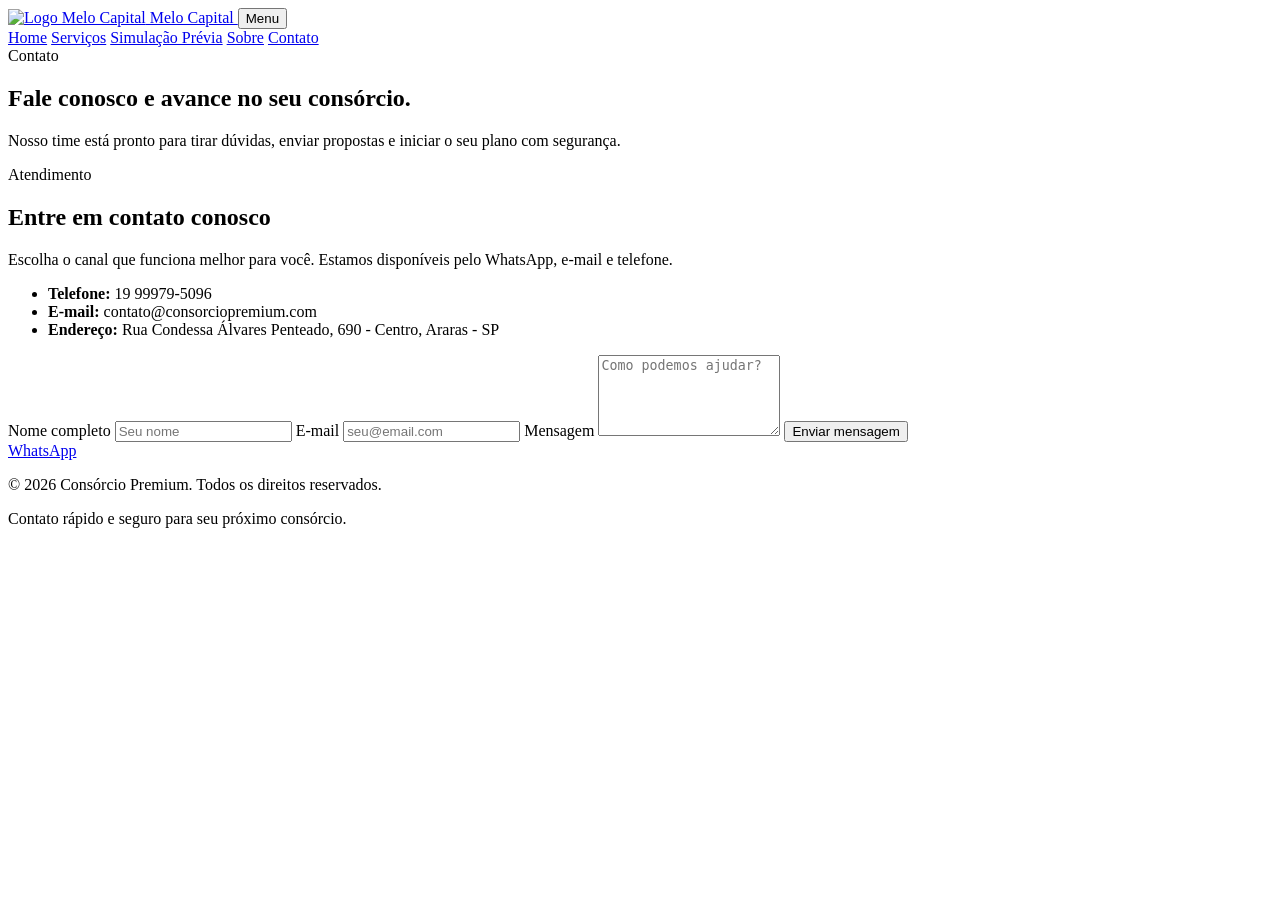
==== contato.html @ 9eaf6bf5 "Primeiro commit" ====
﻿<!DOCTYPE html>
<html lang="pt-BR">
  <head>
    <meta charset="UTF-8" />
    <meta name="viewport" content="width=device-width, initial-scale=1.0" />
    <title>Consórcio Premium | Contato</title>
    <link rel="stylesheet" href="estilo.css" />
    <script src="script.js" defer></script>
  </head>
  <body>
    <header class="site-header">
      <div class="container header-inner">
        <a href="index.html" class="brand">
          <img src="logo.png" alt="Logo Melo Capital" class="brand-logo" />
          Melo Capital
        </a>
        <button class="menu-toggle" aria-expanded="false" aria-label="Abrir menu">Menu</button>
        <nav class="main-nav" aria-label="Menu principal">
          <a href="index.html">Home</a>
          <a href="servicos.html">Serviços</a>
          <a href="simulador.html">Simulação Prévia</a>
          <a href="sobre.html">Sobre</a>
          <a href="contato.html">Contato</a>
        </nav>
      </div>
    </header>

    <main>
      <section class="hero hero-page">
        <div class="container">
          <div class="page-heading">
            <span class="eyebrow">Contato</span>
            <h1>Fale conosco e avance no seu consórcio.</h1>
            <p>
              Nosso time está pronto para tirar dúvidas, enviar propostas e iniciar
              o seu plano com segurança.
            </p>
          </div>
        </div>
      </section>

      <section class="section section-contact">
        <div class="container contact-grid">
          <div class="contact-info">
            <span class="eyebrow">Atendimento</span>
            <h2>Entre em contato conosco</h2>
            <p>
              Escolha o canal que funciona melhor para você. Estamos disponíveis
              pelo WhatsApp, e-mail e telefone.
            </p>
            <ul class="contact-list">
              <li><strong>Telefone:</strong> 19 99979-5096</li>
              <li><strong>E-mail:</strong> contato@consorciopremium.com</li>
              <li><strong>Endereço:</strong>  Rua Condessa Álvares Penteado, 690 - Centro, Araras - SP</li>
            </ul>
          </div>
          <form class="contact-form">
            <label>
              Nome completo
              <input type="text" placeholder="Seu nome" />
            </label>
            <label>
              E-mail
              <input type="email" placeholder="seu@email.com" />
            </label>
            <label>
              Mensagem
              <textarea rows="5" placeholder="Como podemos ajudar?"></textarea>
            </label>
            <button type="button" class="btn btn-primary">Enviar mensagem</button>
          </form>
        </div>
      </section>
    </main>

    <a class="whatsapp-float" href="https://wa.me/5519999795096" target="_blank" rel="noopener noreferrer">
      WhatsApp
    </a>

    <footer class="site-footer">
      <div class="container footer-inner">
        <p>© 2026 Consórcio Premium. Todos os direitos reservados.</p>
        <span>Contato rápido e seguro para seu próximo consórcio.</span>
      </div>
    </footer>
  </body>
</html>
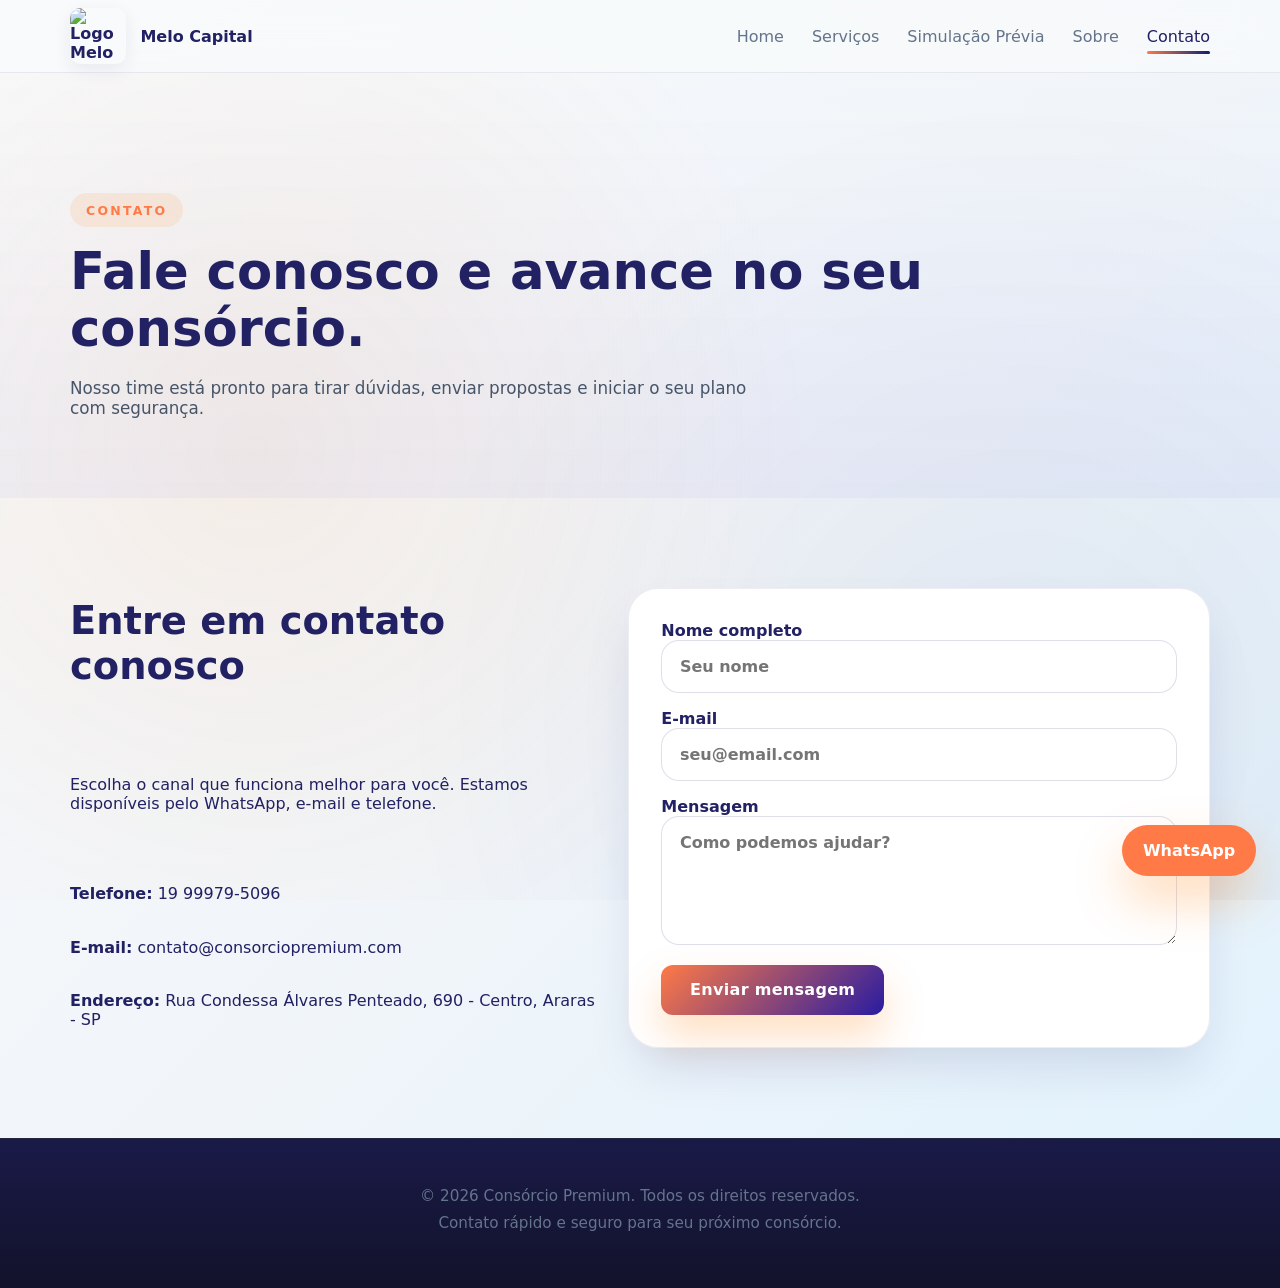
==== commit c65e02fa: "Salvando alterações" ====
--- a/contato.html
+++ b/contato.html
@@ -3,7 +3,7 @@
   <head>
     <meta charset="UTF-8" />
     <meta name="viewport" content="width=device-width, initial-scale=1.0" />
-    <title>Consórcio Premium | Contato</title>
+    <title> Melo Capital | Contato</title>
     <link rel="stylesheet" href="estilo.css" />
     <script src="script.js" defer></script>
   </head>
@@ -42,12 +42,12 @@
       <section class="section section-contact">
         <div class="container contact-grid">
           <div class="contact-info">
-            <span class="eyebrow">Atendimento</span>
+            
             <h2>Entre em contato conosco</h2>
-            <p>
+            
               Escolha o canal que funciona melhor para você. Estamos disponíveis
               pelo WhatsApp, e-mail e telefone.
-            </p>
+            
             <ul class="contact-list">
               <li><strong>Telefone:</strong> 19 99979-5096</li>
               <li><strong>E-mail:</strong> contato@consorciopremium.com</li>
--- a/estilo.css
+++ b/estilo.css
@@ -0,0 +1,1546 @@
+﻿:root {
+  --primary: #ff7a46;
+  --primary-dark: hsl(246, 71%, 37%);
+  --accent: #092170;
+  --accent-light: #092170;
+  --dark: #222163;
+  --soft: #475569;
+  --bg: #f8fafc;
+  --surface: rgba(255, 255, 255, 0.98);
+  --text: #212163;
+  --muted: #64748b;
+  --shadow: 0 25px 50px -12px rgba(34, 33, 99, 0.15);
+  --shadow-lg: 0 20px 25px -5px rgba(255, 122, 1, 0.15);
+}
+
+* {
+  box-sizing: border-box;
+}
+
+html {
+  scroll-behavior: smooth;
+}
+
+body {
+  margin: 0;
+  min-height: 100vh;
+  font-family: 'Inter', system-ui, -apple-system, BlinkMacSystemFont, 'Segoe UI', sans-serif;
+  background: linear-gradient(135deg, #f8fafc 0%, #f1f5f9 50%, #e0f2fe 100%);
+  color: var(--text);
+}
+
+body::before {
+  content: '';
+  position: fixed;
+  inset: 0;
+  pointer-events: none;
+  background: 
+    radial-gradient(circle at 20% 50%, rgba(255, 122, 1, 0.08), transparent 50%),
+    radial-gradient(circle at 80% 80%, rgba(34, 33, 99, 0.06), transparent 50%);
+  z-index: 0;
+}
+
+img {
+  display: block;
+  max-width: 100%;
+}
+
+a {
+  color: inherit;
+  text-decoration: none;
+}
+
+button,
+input,
+select,
+textarea {
+  font: inherit;
+}
+
+.container {
+  width: min(1140px, calc(100% - 36px));
+  margin: 0 auto;
+}
+
+.site-header {
+  position: sticky;
+  top: 0;
+  z-index: 25;
+  background: rgba(248, 250, 252, 0.8);
+  border-bottom: 1px solid rgba(34, 33, 99, 0.08);
+  backdrop-filter: blur(20px);
+  -webkit-backdrop-filter: blur(20px);
+}
+
+.header-inner {
+  display: flex;
+  align-items: center;
+  justify-content: space-between;
+  gap: 1rem;
+  min-height: 72px;
+}
+
+.brand {
+  display: flex;
+  align-items: center;
+  gap: 0.9rem;
+  font-weight: 800;
+  color: var(--text);
+}
+
+.brand-logo {
+  width: 56px;
+  height: 56px;
+  object-fit: cover;
+  border-radius: 10px;
+  background: transparent;
+  padding: 0;
+  box-shadow: 0 6px 18px rgba(33,33,99,0.08);
+}
+
+.brand-mark {
+  display: inline-flex;
+  align-items: center;
+  justify-content: center;
+  width: 44px;
+  height: 44px;
+  border-radius: 16px;
+  background: var(--dark);
+  color: #fff;
+  font-size: 0.95rem;
+}
+
+.menu-toggle {
+  display: none;
+  border: none;
+  background: none;
+  color: var(--dark);
+  font-weight: 700;
+  cursor: pointer;
+}
+
+.main-nav {
+  display: flex;
+  align-items: center;
+  gap: 1.75rem;
+}
+
+.main-nav a {
+  color: var(--muted);
+  position: relative;
+  transition: color 0.2s ease;
+}
+
+.main-nav a:hover,
+.main-nav a.active {
+  color: var(--dark);
+}
+
+.main-nav a.active::after {
+  content: '';
+  position: absolute;
+  left: 0;
+  bottom: -8px;
+  width: 100%;
+  height: 3px;
+  border-radius: 999px;
+  background: linear-gradient(90deg, var(--primary), var(--accent));
+}
+
+.btn {
+  display: inline-flex;
+  align-items: center;
+  justify-content: center;
+  border: none;
+  border-radius: 12px;
+  padding: 0.95rem 1.8rem;
+  transition: all 0.3s cubic-bezier(0.4, 0, 0.2, 1);
+  cursor: pointer;
+  font-weight: 600;
+  letter-spacing: 0.3px;
+}
+
+.btn:hover {
+  transform: translateY(-3px);
+}
+
+.btn-primary {
+  background: linear-gradient(135deg, var(--primary), var(--primary-dark));
+  color: #fff;
+  box-shadow: 0 20px 40px rgba(255, 122, 1, 0.25);
+}
+
+.btn-primary:hover {
+  box-shadow: 0 25px 50px rgba(255, 122, 1, 0.35);
+}
+
+.btn-secondary {
+  background: rgba(99, 102, 241, 0.1);
+  color: var(--primary);
+  border: 2px solid var(--primary);
+}
+
+main {
+  position: relative;
+  z-index: 1;
+}
+
+.hero {
+  padding: 100px 0 70px;
+}
+
+.hero-home {
+  background: linear-gradient(135deg, rgba(248, 250, 252, 0.8) 0%, rgba(226, 232, 240, 0.8) 100%);
+}
+
+.hero-page {
+  padding: 120px 0 80px;
+  background: linear-gradient(180deg, transparent 0%, rgba(99, 102, 241, 0.05) 100%);
+}
+
+.hero-grid {
+  display: grid;
+  grid-template-columns: 1.45fr 1fr;
+  gap: 2.4rem;
+  align-items: center;
+}
+
+.hero-copy {
+  max-width: 620px;
+}
+
+.hero-copy .eyebrow,
+.page-heading .eyebrow,
+.section-header .eyebrow {
+  display: inline-flex;
+  align-items: center;
+  color: var(--primary);
+  font-weight: 700;
+  text-transform: uppercase;
+  letter-spacing: 0.18em;
+  font-size: 0.78rem;
+  margin-bottom: 1rem;
+  background: rgba(255, 122, 1, 0.1);
+  padding: 0.6rem 1rem;
+  border-radius: 20px;
+  width: fit-content;
+}
+
+.hero-copy h1,
+.page-heading h1,
+.section-header h2,
+.service-card h2 {
+  margin: 0;
+  line-height: 1.1;
+  font-size: clamp(2.7rem, 4vw, 4.8rem);
+  color: var(--text);
+  font-weight: 800;
+}
+
+.hero-copy p,
+.page-heading p,
+.section-header p,
+.service-card p,
+.feature-card p,
+.about-copy p,
+.contact-info p {
+  margin: 1.4rem 0 0;
+  max-width: 680px;
+  color: var(--soft);
+  font-size: 1.05rem;
+}
+
+.hero-copy p {
+  font-size: 1.1rem;
+  line-height: 1.9;
+}
+
+.hero-actions {
+  display: flex;
+  gap: 1rem;
+  margin-top: 2.5rem;
+  flex-wrap: wrap;
+}
+
+.hero-actions .btn {
+  min-width: 180px;
+  padding: 1rem 1.9rem;
+}
+
+.hero-panel {
+  background: rgba(255, 255, 255, 0.7);
+  border: 1px solid rgba(255, 255, 255, 0.5);
+  box-shadow: 0 35px 80px rgba(34, 33, 99, 0.12);
+  padding: 2.6rem;
+  backdrop-filter: blur(20px);
+  -webkit-backdrop-filter: blur(20px);
+  border-radius: 24px;
+}
+
+.panel-head {
+  display: grid;
+  gap: 0.7rem;
+  margin-bottom: 2rem;
+}
+
+.panel-head p {
+  margin: 0;
+  color: var(--primary);
+  font-weight: 700;
+  text-transform: uppercase;
+  letter-spacing: 0.18em;
+}
+
+.panel-head strong {
+  font-size: 1.95rem;
+  color: var(--dark);
+}
+
+.panel-features {
+  display: grid;
+  gap: 1rem;
+}
+
+.panel-features div {
+  padding: 1.1rem 1.25rem;
+  background: rgba(255, 255, 255, 0.95);
+  border-radius: 22px;
+  border: 1px solid rgba(34, 33, 99, 0.08);
+}
+
+.panel-features div span {
+  display: block;
+  font-size: 1.15rem;
+  font-weight: 700;
+  color: var(--dark);
+}
+
+.panel-features div small {
+  display: block;
+  margin-top: 0.45rem;
+  color: var(--muted);
+}
+
+.hero-panel,
+.panel-head,
+.panel-features,
+.feature-card,
+.preview-card,
+.service-card,
+.simulator-card,
+.about-stats .stat-card,
+.contact-form,
+.contact-info,
+.site-footer {
+  border-radius: 30px;
+}
+
+.hero-panel {
+  background: rgba(255, 255, 255, 0.98);
+  border: 1px solid rgba(34, 33, 99, 0.1);
+  box-shadow: var(--shadow);
+  padding: 2.4rem;
+}
+
+.panel-head {
+  display: grid;
+  gap: 0.5rem;
+  margin-bottom: 2rem;
+}
+
+.panel-head p {
+  margin: 0;
+  color: var(--muted);
+  font-weight: 700;
+}
+
+.panel-head strong {
+  font-size: 1.7rem;
+}
+
+.panel-features {
+  display: grid;
+  gap: 1rem;
+}
+
+.panel-features div {
+  padding: 1rem 1.1rem;
+  background: rgba(255, 255, 255, 0.82);
+  border-radius: 22px;
+  border: 1px solid rgba(34, 33, 99, 0.08);
+}
+
+.panel-features span {
+  display: block;
+  font-weight: 700;
+}
+
+.panel-features small {
+  color: var(--muted);
+}
+
+.section {
+  padding: 90px 0;
+}
+
+.section-overview {
+  background: rgba(255, 255, 255, 0.92);
+}
+
+.section-header.center {
+  text-align: center;
+  max-width: 760px;
+  margin: 0 auto 3rem;
+}
+
+.feature-grid {
+  display: grid;
+  grid-template-columns: repeat(3, minmax(0, 1fr));
+  gap: 1.75rem;
+}
+
+.feature-card {
+  background: rgba(255, 255, 255, 0.6);
+  box-shadow: 0 20px 40px rgba(34, 33, 99, 0.1);
+  padding: 2rem;
+  border: 1px solid rgba(34, 33, 99, 0.1);
+  border-radius: 20px;
+  backdrop-filter: blur(20px);
+  -webkit-backdrop-filter: blur(20px);
+  transition: all 0.3s ease;
+}
+
+.feature-card:hover {
+  transform: translateY(-8px);
+  box-shadow: 0 25px 50px rgba(34, 33, 99, 0.2);
+  border-color: var(--primary);
+}
+
+.feature-card strong {
+  display: block;
+  font-size: 1.1rem;
+}
+
+.feature-card p {
+  margin-top: 1rem;
+}
+
+.section-preview {
+  padding-bottom: 110px;
+}
+
+.preview-grid {
+  display: grid;
+  grid-template-columns: repeat(3, minmax(0, 1fr));
+  gap: 1.75rem;
+}
+
+.preview-card {
+  background: linear-gradient(135deg, rgba(255, 255, 255, 0.8) 0%, rgba(248, 250, 252, 0.6) 100%);
+  border: 1px solid rgba(34, 33, 99, 0.15);
+  box-shadow: 0 20px 40px rgba(34, 33, 99, 0.1);
+  padding: 2.3rem;
+  border-radius: 20px;
+  backdrop-filter: blur(20px);
+  -webkit-backdrop-filter: blur(20px);
+  transition: all 0.3s ease;
+}
+
+.preview-card:hover {
+  transform: translateY(-8px);
+  border-color: var(--primary);
+  box-shadow: 0 25px 50px rgba(255, 122, 1, 0.15);
+}
+
+.preview-card h3 {
+  font-size: 1.65rem;
+  margin: 1rem 0 0.85rem;
+}
+
+.link-card {
+  display: inline-block;
+  margin-top: 1.5rem;
+  color: var(--dark);
+  font-weight: 700;
+}
+
+.card-badge {
+  display: inline-flex;
+  align-items: center;
+  height: 2.5rem;
+  padding: 0 1rem;
+  border-radius: 20px;
+  background: linear-gradient(135deg, rgba(255, 122, 1, 0.15), rgba(34, 33, 99, 0.15));
+  color: var(--primary);
+  font-weight: 700;
+  border: 1px solid rgba(255, 122, 1, 0.2);
+}
+
+.cards-grid {
+  display: grid;
+  gap: 1.75rem;
+}
+
+.service-card {
+  background: rgba(255, 255, 255, 0.6);
+  border: 1px solid rgba(99, 102, 241, 0.1);
+  box-shadow: 0 20px 40px rgba(99, 102, 241, 0.1);
+  padding: 2.4rem;
+  border-radius: 20px;
+  backdrop-filter: blur(20px);
+  -webkit-backdrop-filter: blur(20px);
+  transition: all 0.3s ease;
+}
+
+.service-card:hover {
+  transform: translateY(-8px);
+  border-color: var(--accent);
+  box-shadow: 0 25px 50px rgba(236, 72, 153, 0.15);
+}
+
+.service-large h2 {
+  margin-top: 1rem;
+  font-size: 1.8rem;
+}
+
+.service-card p {
+  margin: 1rem 0 1.5rem;
+}
+
+.service-card ul {
+  list-style: none;
+  margin: 0;
+  padding: 0;
+  display: grid;
+  gap: 1rem;
+}
+
+.service-card li {
+  position: relative;
+  padding-left: 1.55rem;
+  color: var(--text);
+}
+
+.service-card li::before {
+  content: "\2022";
+  position: absolute;
+  left: 0;
+  top: 2px;
+  color: var(--accent);
+  font-weight: bold;
+}
+
+.section-secondary {
+  background: linear-gradient(135deg, rgba(248, 250, 252, 0.8) 0%, rgba(226, 232, 240, 0.6) 100%);
+}
+
+.section-highlight {
+  padding: 90px 0;
+  background: linear-gradient(135deg, rgba(99, 102, 241, 0.05) 0%, rgba(236, 72, 153, 0.05) 100%);
+  position: relative;
+  overflow: hidden;
+}
+
+.section-highlight::before {
+  content: '';
+  position: absolute;
+  width: 420px;
+  height: 420px;
+  border-radius: 50%;
+  background: linear-gradient(135deg, rgba(99, 102, 241, 0.15), rgba(236, 72, 153, 0.1));
+  top: -120px;
+  right: -120px;
+  filter: blur(60px);
+  pointer-events: none;
+}
+
+.highlight-shell {
+  display: grid;
+  grid-template-columns: 1.25fr 1fr;
+  gap: 2rem;
+  background: rgba(255, 255, 255, 0.6);
+  border: 1px solid rgba(99, 102, 241, 0.15);
+  border-radius: 24px;
+  padding: 2.5rem;
+  box-shadow: 0 25px 50px rgba(99, 102, 241, 0.1);
+  position: relative;
+  z-index: 1;
+  backdrop-filter: blur(20px);
+  -webkit-backdrop-filter: blur(20px);
+}
+
+.highlight-copy {
+  display: grid;
+  gap: 1rem;
+}
+
+.highlight-copy h2 {
+  font-size: clamp(2.2rem, 3vw, 3.4rem);
+  margin: 0;
+  line-height: 1.05;
+  color: var(--text);
+  font-weight: 800;
+}
+
+.highlight-copy p {
+  margin-top: 1rem;
+  color: var(--soft);
+  font-size: 1.05rem;
+  line-height: 1.8;
+  max-width: 620px;
+}
+
+.highlight-list {
+  display: grid;
+  gap: 1rem;
+  margin-top: 1.5rem;
+}
+
+.highlight-item {
+  display: flex;
+  align-items: center;
+  gap: 1rem;
+  padding: 1.2rem 1.35rem;
+  border-radius: 16px;
+  background: rgba(255, 255, 255, 0.7);
+  border: 1px solid rgba(99, 102, 241, 0.1);
+  box-shadow: 0 10px 25px rgba(99, 102, 241, 0.05);
+  font-weight: 700;
+  color: var(--dark);
+  transition: all 0.3s ease;
+  backdrop-filter: blur(20px);
+  -webkit-backdrop-filter: blur(20px);
+}
+
+.highlight-item:hover {
+  transform: translateX(4px);
+  border-color: var(--accent);
+  background: rgba(255, 255, 255, 0.9);
+}
+
+.highlight-item::before {
+  content: '';
+  width: 14px;
+  height: 14px;
+  border-radius: 50%;
+  background: linear-gradient(135deg, var(--primary), var(--accent));
+  box-shadow: 0 0 0 6px rgba(99, 102, 241, 0.1);
+  flex-shrink: 0;
+}
+
+.highlight-stats {
+    display: grid;
+    grid-template-columns: repeat(3, 1fr);
+    gap: 1.5rem;
+    align-items: stretch;
+    height: fit-content;
+}
+
+
+
+.highlight-stat-card {
+    background: linear-gradient(135deg, rgba(255,255,255,0.7) 0%, rgba(248, 250, 252, 0.5) 100%);
+    border-radius: 20px;
+    padding: 2rem 1.5rem;
+    border: 1px solid rgba(99, 102, 241, 0.1);
+    box-shadow: 0 20px 45px rgba(99, 102, 241, 0.08);
+    display: flex;
+    flex-direction: column;
+    justify-content: center;
+    align-items: center;
+    min-height: 240px;
+    transition: all .3s cubic-bezier(0.4, 0, 0.2, 1);
+    backdrop-filter: blur(20px);
+    -webkit-backdrop-filter: blur(20px);
+}
+
+.highlight-stat-card:hover{
+    transform: translateY(-10px);
+    box-shadow: 0 35px 60px rgba(99, 102, 241, 0.15);
+    border-color: var(--accent);
+}
+
+.highlight-stat-card strong{
+  font-size: clamp(2rem, 4vw, 3.5rem);
+  color: var(--text);
+  margin-bottom: .8rem;
+  font-weight: 800;
+}
+
+.highlight-stat-card span{
+    color: var(--soft);
+    font-size: 1rem;
+    line-height: 1.7;
+    font-weight: 600;
+    max-width: 130px;
+    text-align: center;
+}
+
+@media (max-width: 980px) {
+  .hero-grid,
+  .feature-grid,
+  .preview-grid,
+  .cards-grid,
+  .about-grid,
+  .contact-grid,
+  .simulator-grid,
+  .highlight-shell,
+  .highlight-stats {
+    grid-template-columns: 1fr;
+  }
+
+  .hero {
+    padding: 80px 0 60px;
+  }
+
+  .hero-copy h1,
+  .page-heading h1,
+  .service-large h2,
+  .highlight-copy h2,
+  .about-copy h2,
+  .contact-info h2 {
+    font-size: clamp(2rem, 5vw, 2.8rem);
+  }
+
+  .hero-panel,
+  .preview-card,
+  .feature-card,
+  .service-card,
+  .simulator-card,
+  .about-stats .stat-card,
+  .contact-form,
+  .contact-info,
+  .site-footer {
+    border-radius: 24px;
+  }
+
+  .highlight-shell {
+    padding: 2rem;
+  }
+
+  .highlight-stat-card {
+    text-align: left;
+  }
+
+  .cards-grid,
+  .feature-grid,
+  .preview-grid {
+    gap: 1.25rem;
+  }
+
+  .main-nav {
+    position: absolute;
+    top: calc(100% + 0.6rem);
+    right: 1.5rem;
+    left: 1.5rem;
+    background: rgba(255, 255, 255, 0.98);
+    box-shadow: 0 30px 50px rgba(34, 33, 99, 0.14);
+    border-radius: 24px;
+    flex-direction: column;
+    align-items: stretch;
+    gap: 0.5rem;
+    padding: 1.25rem 1.5rem;
+    transform: scaleY(0);
+    transform-origin: top;
+    opacity: 0;
+    visibility: hidden;
+    transition: transform 0.25s ease, opacity 0.25s ease;
+    z-index: 24;
+  }
+
+  .main-nav.open {
+    transform: scaleY(1);
+    opacity: 1;
+    visibility: visible;
+  }
+
+  .main-nav a {
+    width: 100%;
+    padding: 0.8rem 0;
+    border-bottom: 1px solid rgba(34, 33, 99, 0.08);
+    color: var(--muted);
+  }
+
+  .main-nav a:last-child {
+    border-bottom: none;
+  }
+
+  .menu-toggle {
+    display: inline-flex;
+    align-items: center;
+    justify-content: center;
+    border: none;
+    background: rgba(34, 33, 99, 0.05);
+    color: var(--dark);
+    padding: 0.85rem 1.2rem;
+    border-radius: 999px;
+    cursor: pointer;
+    font-weight: 700;
+  }
+
+  .header-inner {
+    flex-wrap: wrap;
+    gap: 1rem;
+    min-height: auto;
+    padding: 0.9rem 0;
+  }
+}
+
+@media (max-width: 640px) {
+  .about-grid {
+    grid-template-columns: 1fr;
+  }
+
+  .about-stats {
+    grid-template-columns: 1fr;
+  }
+
+  .about-copy {
+    order: 2;
+  }
+
+  .about-stats {
+    order: 1;
+  }
+}
+
+@media (max-width: 640px) {
+  .section-highlight {
+    padding: 70px 0;
+  }
+
+  .hero {
+    padding: 60px 0 40px;
+  }
+
+  .highlight-shell {
+    border-radius: 24px;
+    padding: 1.6rem;
+  }
+
+  .hero-copy h1,
+  .page-heading h1,
+  .service-large h2,
+  .highlight-copy h2,
+  .about-copy h2,
+  .contact-info h2 {
+    font-size: clamp(2rem, 10vw, 2.6rem);
+  }
+
+  .hero-actions {
+    flex-direction: column;
+    align-items: stretch;
+  }
+
+  .hero-actions .btn,
+  .btn {
+    width: 100%;
+  }
+
+  .hero-panel,
+  .preview-card,
+  .feature-card,
+  .service-card,
+  .simulator-card,
+  .contact-form,
+  .contact-info {
+    padding: 1.6rem;
+  }
+
+  .contact-form,
+  .contact-info {
+    width: 100%;
+  }
+
+  .contact-grid,
+  .about-grid,
+  .simulator-grid {
+    gap: 1.25rem;
+  }
+}
+
+.menu-toggle {
+  display: none;
+}
+
+label {
+  display: block;
+  margin-bottom: 1rem;
+  color: var(--dark);
+  font-weight: 600;
+}
+
+input,
+select,
+textarea {
+  width: 100%;
+  border: 1px solid rgba(99, 102, 241, 0.2);
+  border-radius: 12px;
+  padding: 1rem 1.1rem;
+  background: rgba(255, 255, 255, 0.7);
+  color: var(--text);
+  transition: all 0.3s ease;
+  backdrop-filter: blur(10px);
+  -webkit-backdrop-filter: blur(10px);
+}
+
+input:focus,
+select:focus,
+textarea:focus {
+  outline: none;
+  border-color: var(--primary);
+  box-shadow: 0 0 0 3px rgba(99, 102, 241, 0.15);
+  background: rgba(255, 255, 255, 0.9);
+}
+
+input[type="range"] {
+  width: 100%;
+  margin-top: 0.8rem;
+}
+
+.range-value {
+  display: inline-flex;
+  justify-content: flex-end;
+  margin-top: 0.65rem;
+  color: var(--dark);
+  font-weight: 700;
+}
+
+.simulator-card {
+  background: rgba(255, 255, 255, 0.6);
+  border: 1px solid rgba(99, 102, 241, 0.1);
+  box-shadow: 0 20px 40px rgba(99, 102, 241, 0.1);
+  padding: 2.3rem;
+  border-radius: 20px;
+  backdrop-filter: blur(20px);
+  -webkit-backdrop-filter: blur(20px);
+  display: grid;
+  gap: 1.5rem;
+}
+
+.simulator-results {
+  background: rgba(255, 255, 255, 0.7);
+  padding: 1.8rem;
+  border-radius: 16px;
+  border: 1px solid rgba(99, 102, 241, 0.15);
+  backdrop-filter: blur(10px);
+  -webkit-backdrop-filter: blur(10px);
+}
+
+.simulator-results h3 {
+  margin: 0 0 1rem;
+}
+
+.result-row {
+  display: flex;
+  justify-content: space-between;
+  gap: 1rem;
+  padding: 0.9rem 0;
+  border-bottom: 1px solid rgba(34, 33, 99, 0.08);
+}
+
+.result-row:last-child {
+  border-bottom: none;
+}
+
+.contact-list,
+.about-list {
+  list-style: none;
+  padding: 0;
+  margin: 0;
+  display: grid;
+  gap: 1rem;
+}
+
+.contact-list li,
+.about-list li {
+  color: var(--soft);
+}
+
+.about-copy,
+.contact-info,
+.simulator-copy {
+  display: grid;
+  gap: 1rem;
+}
+
+.site-footer {
+  padding: 2rem 0;
+  background: rgba(255, 255, 255, 0.7);
+  border-top: 1px solid rgba(99, 102, 241, 0.1);
+  backdrop-filter: blur(10px);
+  -webkit-backdrop-filter: blur(10px);
+}
+
+.footer-inner {
+  display: flex;
+  flex-direction: column;
+  gap: 0.20rem;
+  align-items: center;
+  justify-content: center;
+  text-align: center;
+  flex-wrap: wrap;
+  color: var(--muted);
+  font-size: 0.95rem;
+}
+
+.whatsapp-float {
+  position: fixed;
+  right: 1.25rem;
+  bottom: 1.4rem;
+  z-index: 30;
+  display: inline-flex;
+  align-items: center;
+  justify-content: center;
+  padding: 0.95rem 1.2rem;
+  border-radius: 999px;
+  background: var(--primary);
+  color: #fff;
+  font-weight: 700;
+  box-shadow: 0 24px 50px rgba(34, 33, 99, 0.18);
+  transition: transform 0.2s ease, box-shadow 0.2s ease;
+}
+
+.whatsapp-float:hover {
+  transform: translateY(-2px);
+}
+
+.simulator-grid {
+  display: grid;
+  grid-template-columns: 1fr 1.05fr;
+  gap: 2rem;
+  align-items: start;
+}
+
+.simulator-copy h2 {
+  font-size: clamp(2rem, 3vw, 2.8rem);
+  margin: 0 0 0.6rem;
+}
+
+.simulator-copy p {
+  margin-top: 0.6rem;
+}
+
+/* Highlight simulator copy panel */
+.simulator-copy {
+  background: linear-gradient(180deg, rgba(33,33,99,0.03), rgba(255,122,1,0.02));
+  padding: 2rem;
+  border-radius: 16px;
+  border: 1px solid rgba(34,33,99,0.06);
+  box-shadow: 0 18px 40px rgba(33,33,99,0.05);
+  display: flex;
+  flex-direction: column;
+  justify-content: center;
+}
+
+.simulator-copy h2 {
+  color: var(--text);
+  font-weight: 900;
+  line-height: 1.05;
+}
+
+.simulator-copy p {
+  color: var(--soft);
+  font-size: 1.05rem;
+}
+
+.simulator-cta {
+  margin-top: 1.4rem;
+}
+
+.simulator-cta .btn-primary {
+  padding: 0.9rem 1.6rem;
+  font-size: 0.98rem;
+}
+
+.simulator-card {
+  background: rgba(255, 255, 255, 0.98);
+  border: 1px solid rgba(34, 33, 99, 0.08);
+  box-shadow: var(--shadow);
+  padding: 2.3rem;
+}
+
+.simulator-form {
+  display: grid;
+  gap: 1.3rem;
+}
+
+.simulator-form label {
+  display: grid;
+  gap: 0.7rem;
+  font-weight: 600;
+}
+
+.simulator-form input,
+.simulator-form select,
+.contact-form input,
+.contact-form textarea {
+  width: 100%;
+  border: 1px solid rgba(34, 33, 99, 0.14);
+  border-radius: 18px;
+  padding: 1rem 1.1rem;
+  background: #fff;
+}
+
+.simulator-form input[type='range'] {
+  appearance: none;
+  width: 100%;
+  height: 8px;
+  background: rgba(34, 33, 99, 0.15);
+  border-radius: 999px;
+}
+
+.simulator-form input[type='range']::-webkit-slider-thumb {
+  appearance: none;
+  width: 22px;
+  height: 22px;
+  border-radius: 50%;
+  background: var(--primary);
+}
+
+.range-value {
+  margin-top: -0.4rem;
+  text-align: right;
+  color: var(--muted);
+}
+
+.simulator-results {
+  margin-top: 2rem;
+  padding: 1.9rem;
+  border-radius: 24px;
+  background: #eef3ff;
+}
+
+.simulator-results h3 {
+  margin: 0 0 1rem;
+}
+
+.result-row {
+  display: flex;
+  justify-content: space-between;
+  gap: 1rem;
+  margin-bottom: 1rem;
+}
+
+.result-row strong {
+  color: var(--dark);
+}
+
+.about-grid {
+  display: grid;
+  grid-template-columns: 760px;
+  justify-content: center;
+  gap: 2rem;
+}
+
+/* Center the about section in the middle of the page */
+.section-about {
+  display: flex;
+  align-items: center;
+  justify-content: center;
+  min-height: calc(100vh - 220px);
+  padding: 40px 0;
+}
+
+@media (max-width: 980px) {
+  .section-about {
+    min-height: auto;
+    padding: 60px 0;
+    align-items: flex-start;
+  }
+  .about-grid {
+    grid-template-columns: 1.1fr 0.9fr;
+  }
+}
+
+.about-copy {
+  background: linear-gradient(180deg, rgba(255,255,255,0.98), rgba(248,250,252,0.95));
+  padding: 2rem;
+  border-radius: 20px;
+  box-shadow: var(--shadow);
+}
+
+.about-copy h2 {
+  font-size: clamp(2.2rem, 3vw, 3rem);
+  margin-bottom: 0.8rem;
+  color: var(--text);
+}
+
+.about-copy p {
+  max-width: 640px;
+  color: var(--soft);
+}
+
+.about-list {
+  list-style: none;
+  margin: 1.2rem 0 0;
+  padding: 0;
+  display: grid;
+  gap: 0.9rem;
+}
+
+.about-list li {
+  display: flex;
+  align-items: center;
+  gap: 0.85rem;
+  padding: 0.85rem 1rem;
+  border-radius: 12px;
+  border: 1px solid rgba(34,33,99,0.06);
+  background: rgba(255,255,255,0.6);
+  color: var(--text);
+  font-weight: 700;
+}
+
+.about-list li::before {
+  content: '';
+  width: 12px;
+  height: 12px;
+  border-radius: 50%;
+  background: linear-gradient(135deg, var(--primary), var(--accent));
+  box-shadow: 0 6px 18px rgba(33,33,99,0.06);
+  flex-shrink: 0;
+}
+
+.about-stats {
+  display: flex;
+  gap: 2.5rem;
+  align-items: center;
+  justify-content: flex-start;
+}
+
+.stat-card {
+  display: block;
+  padding: 0;
+  background: transparent;
+  box-shadow: none;
+  border: none;
+}
+
+.stat-card strong {
+  font-size: clamp(2rem, 4vw, 3rem);
+  color: var(--text);
+  font-weight: 900;
+  display: block;
+}
+
+.stat-card p {
+  margin: 0.25rem 0 0;
+  color: var(--muted);
+  font-weight: 700;
+}
+
+.contact-grid {
+  display: grid;
+  grid-template-columns: 0.95fr 1.05fr;
+  gap: 2rem;
+}
+
+.contact-info h2 {
+  font-size: clamp(2.2rem, 3vw, 3rem);
+  margin: 0.6rem 0 1rem;
+}
+
+.contact-list {
+  list-style: none;
+  margin: 0;
+  padding: 0;
+  display: grid;
+  gap: 1rem;
+}
+
+.contact-list li {
+  color: var(--text);
+}
+
+.contact-form {
+  background: rgba(255, 255, 255, 0.98);
+  border: 1px solid rgba(34, 33, 99, 0.08);
+  box-shadow: var(--shadow);
+  padding: 2rem;
+}
+
+.contact-form button {
+  width: auto;
+}
+
+.whatsapp-float {
+  position: fixed;
+  right: 1.5rem;
+  bottom: 1.5rem;
+  display: inline-flex;
+  align-items: center;
+  justify-content: center;
+  background: var(--primary);
+  color: #fff;
+  padding: 1rem 1.3rem;
+  border-radius: 999px;
+  box-shadow: 0 24px 50px rgba(255, 122, 1, 0.28);
+  z-index: 30;
+  font-weight: 700;
+}
+
+.site-footer {
+  background: linear-gradient(180deg, #1a1a48 0%, #12122b 100%);
+  color: #eef2ff;
+  padding: 3rem 0 3.5rem;
+  border-top: 1px solid rgba(255, 255, 255, 0.08);
+}
+
+.footer-inner {
+  display: flex;
+  flex-direction: column;
+  align-items: center;
+  justify-content: center;
+  gap: 0.6rem;
+  flex-wrap: wrap;
+  text-align: center;
+}
+
+.footer-panel,
+.footer-card {
+  display: flex;
+  flex-direction: column;
+  gap: 0.9rem;
+}
+
+.footer-panel {
+  max-width: 540px;
+}
+
+.footer-logo-wrap {
+  display: flex;
+  align-items: center;
+  gap: 0.9rem;
+}
+
+.footer-logo {
+  width: 44px;
+  height: 44px;
+  object-fit: contain;
+  border-radius: 16px;
+  background: #fff;
+  padding: 6px;
+  box-shadow: 0 12px 24px rgba(0, 0, 0, 0.15);
+}
+
+.footer-badge {
+  display: inline-flex;
+  align-items: center;
+  justify-content: center;
+  width: fit-content;
+  padding: 0.65rem 1rem;
+  border-radius: 999px;
+  background: rgba(255, 122, 1, 0.16);
+  color: #fff;
+  font-weight: 700;
+  letter-spacing: 0.12em;
+  text-transform: uppercase;
+  font-size: 0.75rem;
+}
+
+.footer-copy {
+  margin: 0;
+  font-size: 1.05rem;
+  font-weight: 700;
+  line-height: 1.6;
+}
+
+.footer-subtitle {
+  color: rgba(255, 255, 255, 0.75);
+  font-size: 0.95rem;
+  line-height: 1.8;
+}
+
+.footer-card {
+  min-width: 95px;
+  padding: 1.25rem 1.65rem;
+  border-radius: 0px;
+  background: rgba(255, 255, 255, 0.03);
+  border: 1px solid rgba(255, 255, 255, 0.06);
+  box-shadow: 0 8px 20px rgba(0, 0, 0, 0.08);
+}
+
+.footer-note {
+  margin: 0;
+  font-size: 1.12rem;
+  font-weight: 700;
+  line-height: 1.55;
+}
+
+.footer-contacts {
+  display: grid;
+  gap: 0.8rem;
+}
+
+.footer-contacts a {
+  display: inline-flex;
+  align-items: center;
+  gap: 0.7rem;
+  padding: 0.85rem 1rem;
+  border-radius: 18px;
+  background: rgba(255, 255, 255, 0.08);
+  border: 1px solid rgba(255, 255, 255, 0.12);
+  color: #fff;
+  font-weight: 600;
+  transition: transform 0.2s ease, background 0.2s ease, border-color 0.2s ease;
+}
+
+.footer-contacts a:hover {
+  transform: translateY(-1px);
+  background: rgba(255, 255, 255, 0.12);
+  border-color: rgba(255, 122, 1, 0.35);
+}
+
+.footer-inner p,
+.footer-inner small {
+  margin: 0;
+}
+
+@media (max-width: 760px) {
+  .footer-inner {
+    justify-content: center;
+    text-align: center;
+  }
+
+  .footer-panel,
+  .footer-card {
+    width: 100%;
+    align-items: center;
+  }
+
+  .footer-card {
+    padding: 1.75rem 1.35rem;
+  }
+
+  .footer-contacts a {
+    justify-content: center;
+  }
+}
+
+@media (max-width: 960px) {
+  .hero-grid,
+  .feature-grid,
+  .preview-grid,
+  .simulator-grid,
+  .about-grid,
+  .contact-grid {
+    grid-template-columns: 1fr;
+  }
+
+  .cards-grid {
+    grid-template-columns: 1fr;
+  }
+}
+
+@media (max-width: 760px) {
+  .header-inner {
+    flex-wrap: wrap;
+    justify-content: space-between;
+  }
+
+  .menu-toggle {
+    display: inline-flex;
+  }
+
+  .main-nav {
+    position: absolute;
+    left: 0;
+    right: 0;
+    top: 72px;
+    background: rgba(255, 255, 255, 0.98);
+    flex-direction: column;
+    align-items: stretch;
+    padding: 1rem 1.5rem 1.5rem;
+    gap: 1rem;
+    border-bottom: 1px solid rgba(34, 33, 99, 0.08);
+    transform: translateY(-120%);
+    opacity: 0;
+    pointer-events: none;
+    transition: transform 0.25s ease, opacity 0.25s ease;
+  }
+
+  .main-nav.open {
+    transform: translateY(0);
+    opacity: 1;
+    pointer-events: auto;
+  }
+
+  .main-nav a {
+    padding: 0.75rem 0;
+    border-bottom: 1px solid rgba(34, 33, 99, 0.08);
+  }
+
+  .hero {
+    padding-top: 100px;
+  }
+
+  .hero-copy h1,
+  .page-heading h1 {
+    font-size: 2.4rem;
+  }
+
+  .footer-inner {
+    flex-direction: column;
+    align-items: center;
+    text-align: center;
+  }
+}
+
+/* Overrides to ensure footer has straight edges (no circular sides) */
+.site-footer,
+.footer-card,
+.footer-logo,
+.footer-panel {
+  border-radius: 0 !important;
+  box-shadow: none !important;
+}
+
+.footer-logo {
+  background: transparent !important;
+  padding: 0 !important;
+  width: 48px;
+  height: 48px;
+  object-fit: contain;
+}
+
+/* Make the "Plano ideal" hero panel larger and more prominent */
+.hero-panel {
+  padding: 3.9rem !important;
+  border-radius: 50px !important;
+  box-shadow: 0 40px 90px rgba(33, 33, 99, 0.14) !important;
+}
+
+.panel-head p {
+  font-size: 0.95rem;
+  letter-spacing: 0.16em;
+}
+
+.panel-head strong {
+  font-size: 2.4rem !important;
+  color: var(--text);
+  font-weight: 900;
+}
+
+.panel-features div {
+  padding: 1.4rem !important;
+  border-radius: 18px !important;
+}
+
+.panel-features div span {
+  font-size: 1.15rem;
+  font-weight: 800;
+  color: var(--text);
+}
+
+.panel-features div small {
+  color: var(--muted);
+}
+
+@media (max-width: 980px) {
+  .hero-panel {
+    padding: 2rem !important;
+  }
+  .panel-head strong {
+    font-size: 1.8rem !important;
+  }
+}
